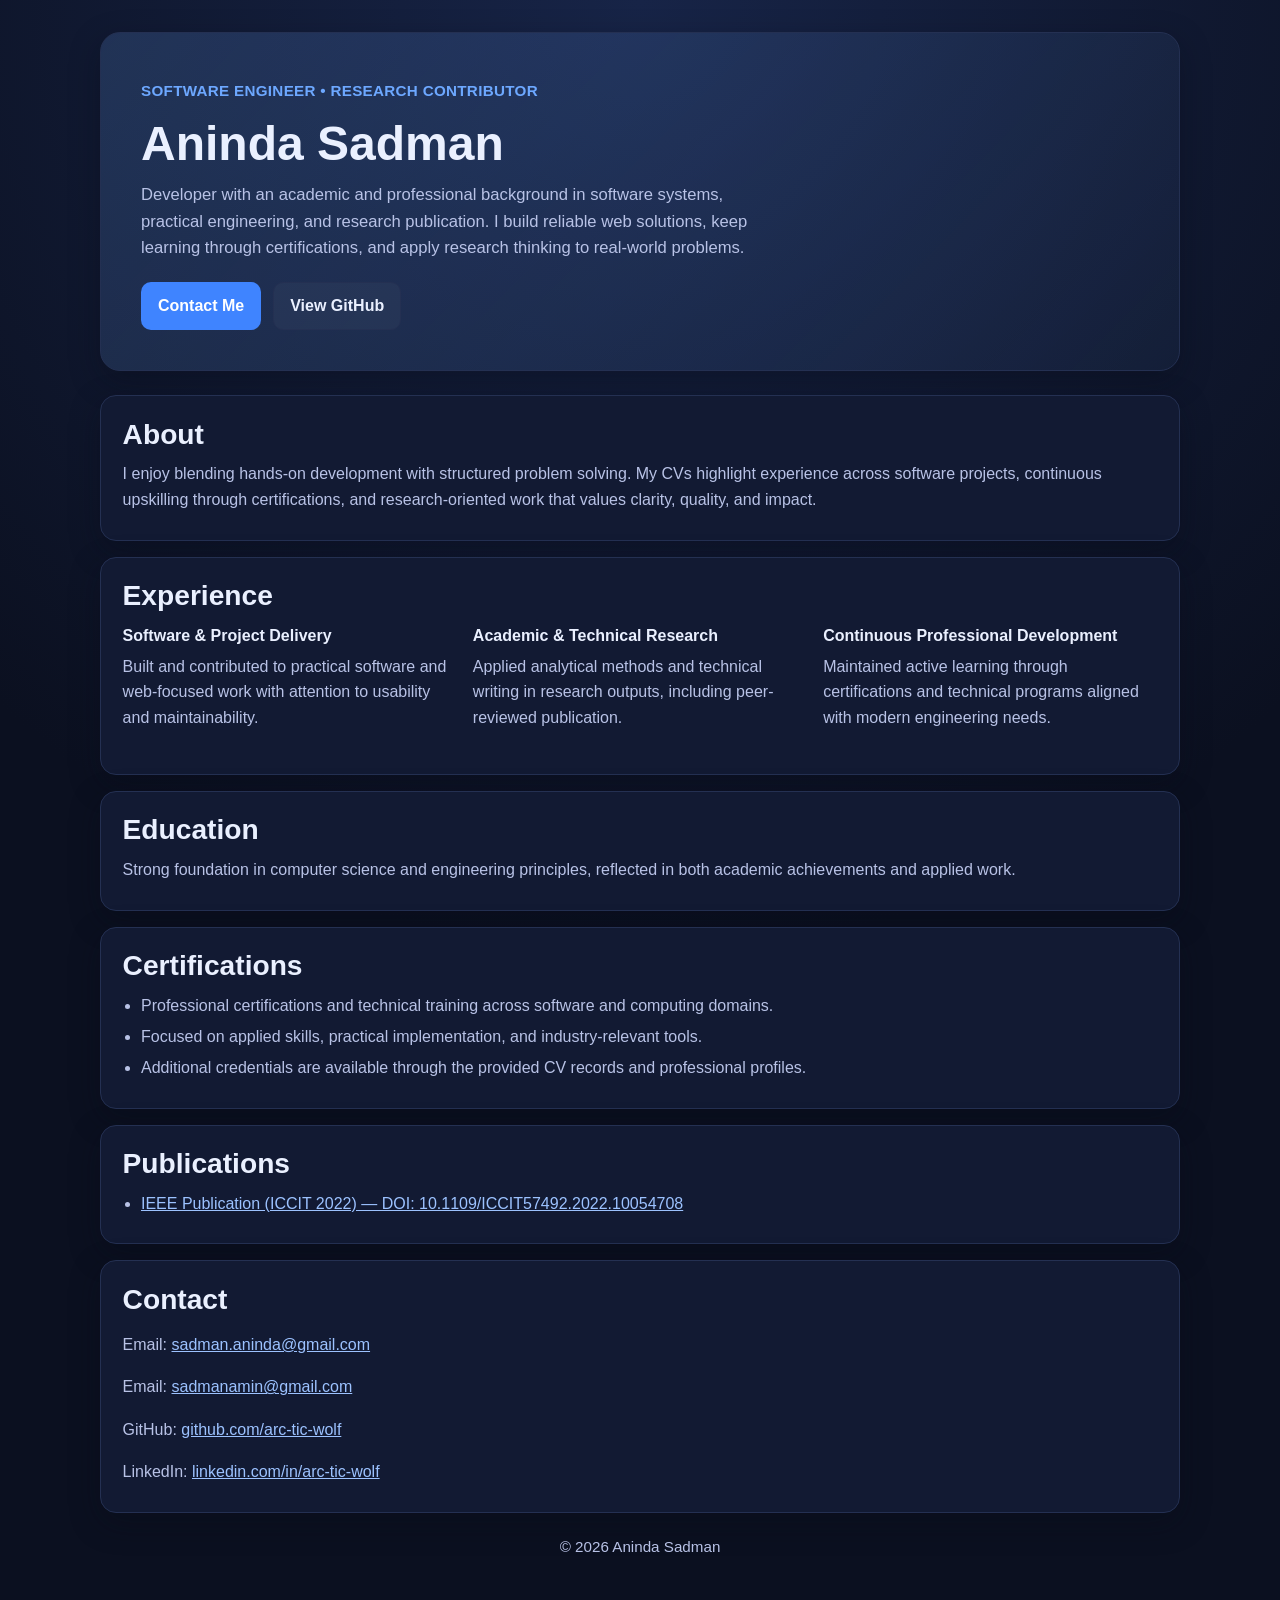
==== index.html @ 9cba3988 "Rewrite homepage portfolio and remove custom domain Co-authored-by: arc-tic-wolf <42929631+arc-tic-w" ====
<!DOCTYPE html>
<html lang="en">
<head>
  <meta charset="UTF-8" />
  <meta name="viewport" content="width=device-width, initial-scale=1.0" />
  <title>Aninda Sadman | Portfolio</title>
  <style>
    :root {
      --bg: #0b1020;
      --panel: #121a33;
      --text: #eaf0ff;
      --muted: #b8c2e6;
      --accent: #6da8ff;
      --accent-strong: #3f84ff;
      --border: #243052;
      --shadow: 0 10px 30px rgba(8, 12, 24, 0.35);
    }

    * {
      box-sizing: border-box;
    }

    body {
      margin: 0;
      font-family: Inter, "Segoe UI", Roboto, Helvetica, Arial, sans-serif;
      background: radial-gradient(circle at top, #172447 0%, var(--bg) 55%);
      color: var(--text);
      line-height: 1.6;
    }

    .container {
      width: min(1080px, 92vw);
      margin: 0 auto;
      padding: 2rem 0 3rem;
    }

    .hero {
      background: linear-gradient(135deg, rgba(109, 168, 255, 0.18), rgba(109, 168, 255, 0.05));
      border: 1px solid var(--border);
      box-shadow: var(--shadow);
      border-radius: 20px;
      padding: 2.5rem;
      margin-bottom: 1.5rem;
    }

    h1,
    h2,
    h3 {
      line-height: 1.2;
      margin: 0 0 0.6rem;
    }

    h1 {
      font-size: clamp(2rem, 4vw, 3rem);
    }

    h2 {
      font-size: clamp(1.35rem, 2.2vw, 1.85rem);
      margin-top: 0;
    }

    .lead {
      color: var(--muted);
      font-size: 1.04rem;
      max-width: 70ch;
      margin-bottom: 1.25rem;
    }

    .role {
      color: var(--accent);
      font-weight: 600;
      margin-bottom: 0.75rem;
      letter-spacing: 0.02em;
      text-transform: uppercase;
      font-size: 0.95rem;
    }

    .actions {
      display: flex;
      gap: 0.75rem;
      flex-wrap: wrap;
    }

    .btn {
      display: inline-block;
      padding: 0.65rem 1rem;
      border-radius: 10px;
      text-decoration: none;
      font-weight: 600;
      border: 1px solid transparent;
    }

    .btn-primary {
      background: var(--accent-strong);
      color: #fff;
    }

    .btn-secondary {
      border-color: var(--border);
      color: var(--text);
      background: rgba(255, 255, 255, 0.03);
    }

    .grid {
      display: grid;
      gap: 1rem;
      grid-template-columns: repeat(auto-fit, minmax(240px, 1fr));
      margin-bottom: 1rem;
    }

    section {
      background: var(--panel);
      border: 1px solid var(--border);
      border-radius: 16px;
      padding: 1.35rem;
      box-shadow: var(--shadow);
      margin-top: 1rem;
    }

    ul {
      margin: 0;
      padding-left: 1.15rem;
    }

    p,
    li {
      color: var(--muted);
      margin: 0.35rem 0;
    }

    .meta {
      margin: 0;
      font-weight: 600;
      color: var(--text);
    }

    .contact-list {
      list-style: none;
      padding: 0;
      margin: 0;
      display: grid;
      gap: 0.35rem;
    }

    a {
      color: #9cc2ff;
    }

    footer {
      color: var(--muted);
      font-size: 0.95rem;
      text-align: center;
      margin-top: 1.4rem;
    }

    @media (max-width: 640px) {
      .hero {
        padding: 1.6rem;
      }

      section {
        padding: 1.1rem;
      }
    }
  </style>
</head>
<body>
  <main class="container">
    <header class="hero">
      <p class="role">Software Engineer • Research Contributor</p>
      <h1>Aninda Sadman</h1>
      <p class="lead">
        Developer with an academic and professional background in software systems,
        practical engineering, and research publication. I build reliable web solutions,
        keep learning through certifications, and apply research thinking to real-world problems.
      </p>
      <div class="actions">
        <a class="btn btn-primary" href="mailto:sadman.aninda@gmail.com">Contact Me</a>
        <a class="btn btn-secondary" href="https://github.com/arc-tic-wolf" target="_blank" rel="noopener noreferrer">View GitHub</a>
      </div>
    </header>

    <section id="about">
      <h2>About</h2>
      <p>
        I enjoy blending hands-on development with structured problem solving. My CVs highlight
        experience across software projects, continuous upskilling through certifications, and
        research-oriented work that values clarity, quality, and impact.
      </p>
    </section>

    <section id="experience">
      <h2>Experience</h2>
      <div class="grid">
        <article>
          <p class="meta">Software & Project Delivery</p>
          <p>Built and contributed to practical software and web-focused work with attention to usability and maintainability.</p>
        </article>
        <article>
          <p class="meta">Academic & Technical Research</p>
          <p>Applied analytical methods and technical writing in research outputs, including peer-reviewed publication.</p>
        </article>
        <article>
          <p class="meta">Continuous Professional Development</p>
          <p>Maintained active learning through certifications and technical programs aligned with modern engineering needs.</p>
        </article>
      </div>
    </section>

    <section id="education">
      <h2>Education</h2>
      <p>
        Strong foundation in computer science and engineering principles, reflected in both academic achievements and applied work.
      </p>
    </section>

    <section id="certifications">
      <h2>Certifications</h2>
      <ul>
        <li>Professional certifications and technical training across software and computing domains.</li>
        <li>Focused on applied skills, practical implementation, and industry-relevant tools.</li>
        <li>Additional credentials are available through the provided CV records and professional profiles.</li>
      </ul>
    </section>

    <section id="publications">
      <h2>Publications</h2>
      <ul>
        <li>
          <a href="https://doi.org/10.1109/ICCIT57492.2022.10054708" target="_blank" rel="noopener noreferrer">
            IEEE Publication (ICCIT 2022) — DOI: 10.1109/ICCIT57492.2022.10054708
          </a>
        </li>
      </ul>
    </section>

    <section id="contact">
      <h2>Contact</h2>
      <ul class="contact-list">
        <li>Email: <a href="mailto:sadman.aninda@gmail.com">sadman.aninda@gmail.com</a></li>
        <li>Email: <a href="mailto:sadmanamin@gmail.com">sadmanamin@gmail.com</a></li>
        <li>GitHub: <a href="https://github.com/arc-tic-wolf" target="_blank" rel="noopener noreferrer">github.com/arc-tic-wolf</a></li>
        <li>LinkedIn: <a href="https://www.linkedin.com/in/arc-tic-wolf" target="_blank" rel="noopener noreferrer">linkedin.com/in/arc-tic-wolf</a></li>
      </ul>
    </section>

    <footer>
      © <span id="year"></span> Aninda Sadman
    </footer>
  </main>

  <script>
    document.getElementById("year").textContent = new Date().getFullYear();
  </script>
</body>
</html>
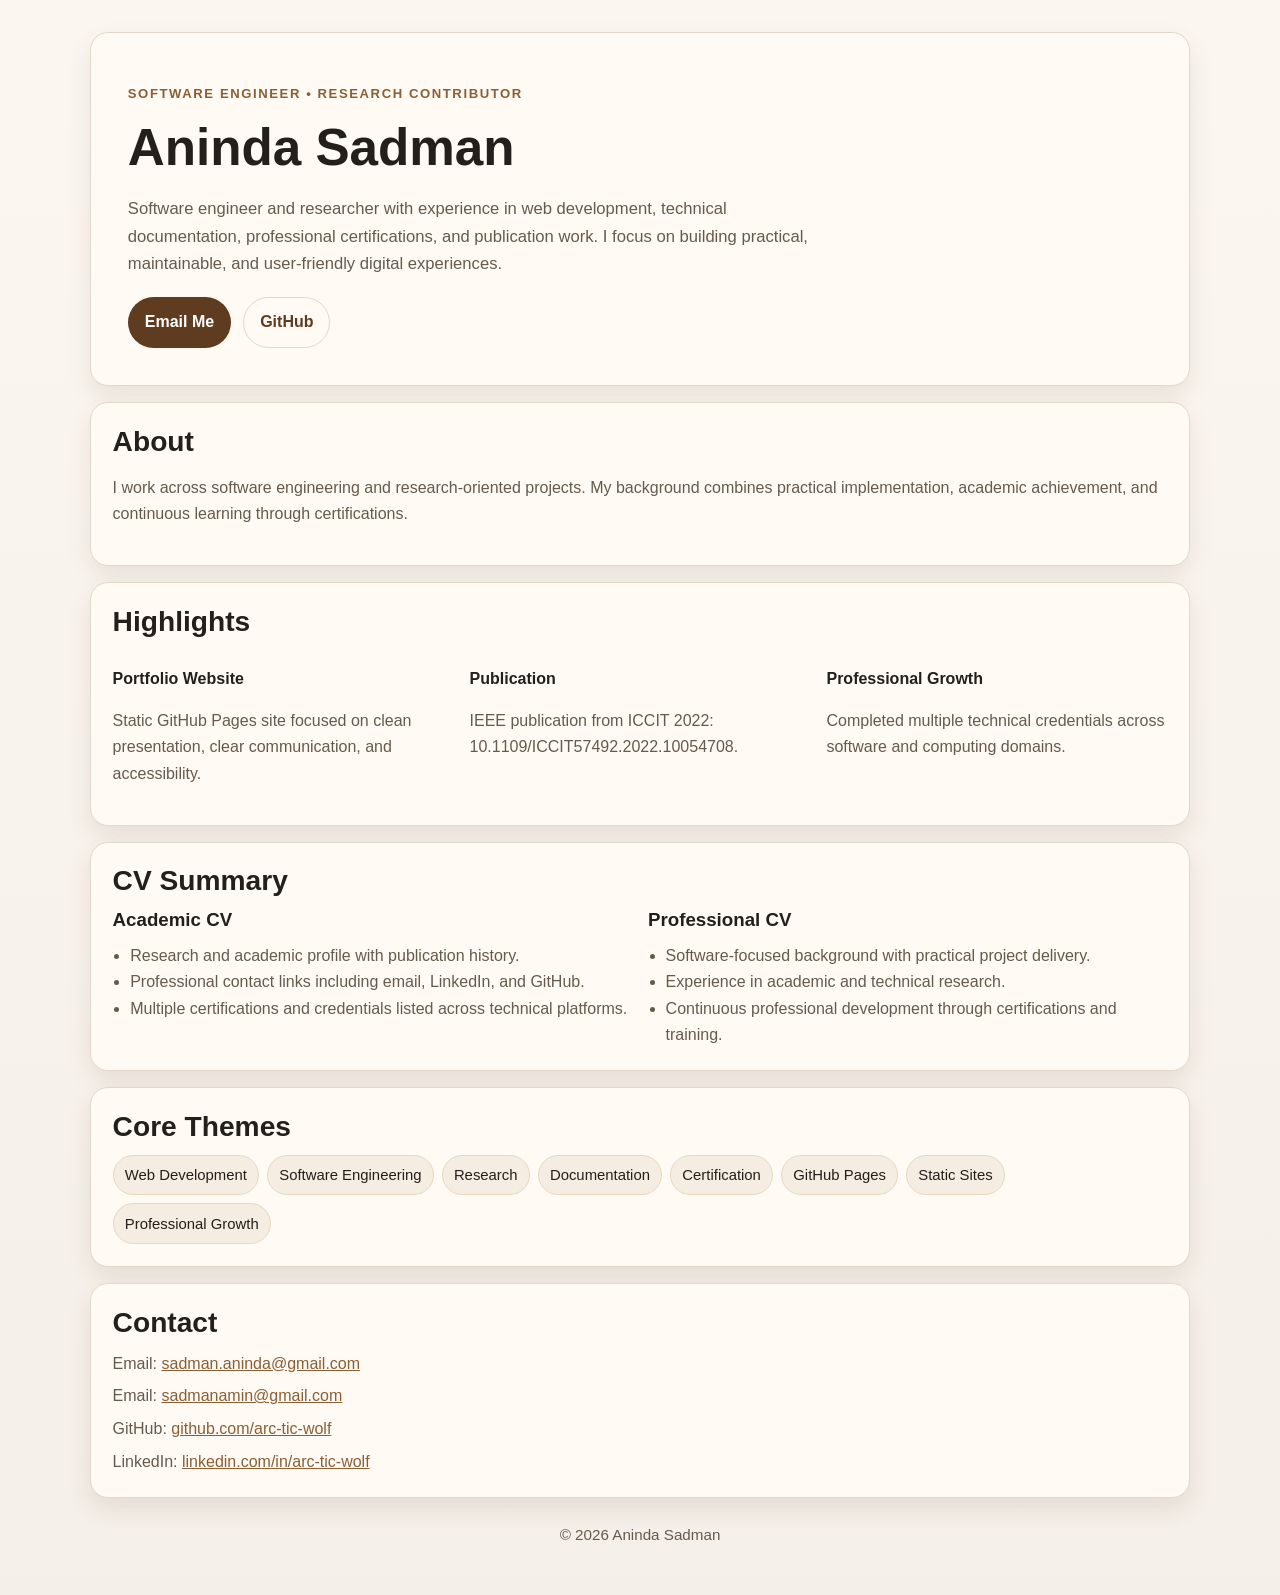
==== commit a7f72a47: "refresh changes from recent activity to make the page live" ====
--- a/index.html
+++ b/index.html
@@ -6,161 +6,99 @@
   <title>Aninda Sadman | Portfolio</title>
   <style>
     :root {
-      --bg: #0b1020;
-      --panel: #121a33;
-      --text: #eaf0ff;
-      --muted: #b8c2e6;
-      --accent: #6da8ff;
-      --accent-strong: #3f84ff;
-      --border: #243052;
-      --shadow: 0 10px 30px rgba(8, 12, 24, 0.35);
-    }
-
-    * {
-      box-sizing: border-box;
-    }
+      --bg: #f4efe8;
+      --panel: #fffaf3;
+      --text: #241f1a;
+      --muted: #665a4d;
+      --accent: #8b5e34;
+      --accent-strong: #5f3b20;
+      --border: #e4d7c8;
+      --shadow: 0 10px 25px rgba(74, 52, 33, 0.10);
+    }
+
+    * { box-sizing: border-box; }
 
     body {
       margin: 0;
       font-family: Inter, "Segoe UI", Roboto, Helvetica, Arial, sans-serif;
-      background: radial-gradient(circle at top, #172447 0%, var(--bg) 55%);
+      background: linear-gradient(180deg, #fbf7f0 0%, var(--bg) 100%);
       color: var(--text);
-      line-height: 1.6;
+      line-height: 1.65;
     }
 
     .container {
-      width: min(1080px, 92vw);
+      width: min(1100px, 92vw);
       margin: 0 auto;
       padding: 2rem 0 3rem;
     }
 
-    .hero {
-      background: linear-gradient(135deg, rgba(109, 168, 255, 0.18), rgba(109, 168, 255, 0.05));
+    .hero, section {
+      background: var(--panel);
       border: 1px solid var(--border);
+      border-radius: 18px;
       box-shadow: var(--shadow);
-      border-radius: 20px;
-      padding: 2.5rem;
-      margin-bottom: 1.5rem;
-    }
-
-    h1,
-    h2,
-    h3 {
-      line-height: 1.2;
-      margin: 0 0 0.6rem;
-    }
-
-    h1 {
-      font-size: clamp(2rem, 4vw, 3rem);
-    }
-
-    h2 {
-      font-size: clamp(1.35rem, 2.2vw, 1.85rem);
-      margin-top: 0;
+    }
+
+    .hero { padding: 2.3rem; margin-bottom: 1rem; }
+    section { padding: 1.35rem; margin-top: 1rem; }
+
+    h1, h2, h3 { line-height: 1.2; margin: 0 0 0.7rem; }
+    h1 { font-size: clamp(2.2rem, 4vw, 3.4rem); }
+    h2 { font-size: clamp(1.35rem, 2.2vw, 1.8rem); }
+
+    .role {
+      text-transform: uppercase;
+      letter-spacing: 0.12em;
+      font-size: 0.82rem;
+      font-weight: 700;
+      color: var(--accent);
+      margin-bottom: 0.8rem;
     }
 
     .lead {
       color: var(--muted);
+      max-width: 75ch;
+      margin-bottom: 1.2rem;
       font-size: 1.04rem;
-      max-width: 70ch;
-      margin-bottom: 1.25rem;
-    }
-
-    .role {
-      color: var(--accent);
-      font-weight: 600;
-      margin-bottom: 0.75rem;
-      letter-spacing: 0.02em;
-      text-transform: uppercase;
-      font-size: 0.95rem;
-    }
-
-    .actions {
-      display: flex;
-      gap: 0.75rem;
-      flex-wrap: wrap;
-    }
-
+    }
+
+    .actions { display: flex; gap: 0.75rem; flex-wrap: wrap; }
     .btn {
       display: inline-block;
-      padding: 0.65rem 1rem;
-      border-radius: 10px;
+      padding: 0.72rem 1rem;
+      border-radius: 999px;
       text-decoration: none;
-      font-weight: 600;
+      font-weight: 700;
       border: 1px solid transparent;
     }
-
-    .btn-primary {
-      background: var(--accent-strong);
-      color: #fff;
-    }
-
-    .btn-secondary {
-      border-color: var(--border);
+    .btn-primary { background: var(--accent-strong); color: #fff; }
+    .btn-secondary { background: transparent; color: var(--accent-strong); border-color: var(--border); }
+
+    .grid { display: grid; gap: 1rem; grid-template-columns: repeat(auto-fit, minmax(240px, 1fr)); }
+
+    p, li { color: var(--muted); }
+    ul { margin: 0; padding-left: 1.1rem; }
+    .meta { color: var(--text); font-weight: 700; margin-bottom: 0.25rem; }
+    .contact-list { list-style: none; padding: 0; margin: 0; display: grid; gap: 0.4rem; }
+    a { color: var(--accent); }
+
+    .two-col { display: grid; gap: 1rem; grid-template-columns: repeat(auto-fit, minmax(300px, 1fr)); }
+
+    .tag-list { display: flex; flex-wrap: wrap; gap: 0.5rem; padding: 0; list-style: none; }
+    .tag-list li {
       color: var(--text);
-      background: rgba(255, 255, 255, 0.03);
-    }
-
-    .grid {
-      display: grid;
-      gap: 1rem;
-      grid-template-columns: repeat(auto-fit, minmax(240px, 1fr));
-      margin-bottom: 1rem;
-    }
-
-    section {
-      background: var(--panel);
-      border: 1px solid var(--border);
-      border-radius: 16px;
-      padding: 1.35rem;
-      box-shadow: var(--shadow);
-      margin-top: 1rem;
-    }
-
-    ul {
-      margin: 0;
-      padding-left: 1.15rem;
-    }
-
-    p,
-    li {
-      color: var(--muted);
-      margin: 0.35rem 0;
-    }
-
-    .meta {
-      margin: 0;
-      font-weight: 600;
-      color: var(--text);
-    }
-
-    .contact-list {
-      list-style: none;
-      padding: 0;
-      margin: 0;
-      display: grid;
-      gap: 0.35rem;
-    }
-
-    a {
-      color: #9cc2ff;
-    }
-
-    footer {
-      color: var(--muted);
-      font-size: 0.95rem;
-      text-align: center;
-      margin-top: 1.4rem;
-    }
+      background: #f5ece2;
+      border: 1px solid #ead7c2;
+      padding: 0.45rem 0.7rem;
+      border-radius: 999px;
+      font-size: 0.93rem;
+    }
+
+    footer { text-align: center; color: var(--muted); margin-top: 1.5rem; font-size: 0.95rem; }
 
     @media (max-width: 640px) {
-      .hero {
-        padding: 1.6rem;
-      }
-
-      section {
-        padding: 1.1rem;
-      }
+      .hero { padding: 1.5rem; }
+      section { padding: 1.1rem; }
     }
   </style>
 </head>
@@ -170,67 +108,75 @@
       <p class="role">Software Engineer • Research Contributor</p>
       <h1>Aninda Sadman</h1>
       <p class="lead">
-        Developer with an academic and professional background in software systems,
-        practical engineering, and research publication. I build reliable web solutions,
-        keep learning through certifications, and apply research thinking to real-world problems.
+        Software engineer and researcher with experience in web development, technical documentation,
+        professional certifications, and publication work. I focus on building practical, maintainable,
+        and user-friendly digital experiences.
       </p>
       <div class="actions">
-        <a class="btn btn-primary" href="mailto:sadman.aninda@gmail.com">Contact Me</a>
-        <a class="btn btn-secondary" href="https://github.com/arc-tic-wolf" target="_blank" rel="noopener noreferrer">View GitHub</a>
+        <a class="btn btn-primary" href="mailto:sadman.aninda@gmail.com">Email Me</a>
+        <a class="btn btn-secondary" href="https://github.com/arc-tic-wolf" target="_blank" rel="noopener noreferrer">GitHub</a>
       </div>
     </header>
 
     <section id="about">
       <h2>About</h2>
       <p>
-        I enjoy blending hands-on development with structured problem solving. My CVs highlight
-        experience across software projects, continuous upskilling through certifications, and
-        research-oriented work that values clarity, quality, and impact.
+        I work across software engineering and research-oriented projects. My background combines
+        practical implementation, academic achievement, and continuous learning through certifications.
       </p>
     </section>
 
-    <section id="experience">
-      <h2>Experience</h2>
+    <section id="highlights">
+      <h2>Highlights</h2>
       <div class="grid">
         <article>
-          <p class="meta">Software & Project Delivery</p>
-          <p>Built and contributed to practical software and web-focused work with attention to usability and maintainability.</p>
-        </article>
-        <article>
-          <p class="meta">Academic & Technical Research</p>
-          <p>Applied analytical methods and technical writing in research outputs, including peer-reviewed publication.</p>
-        </article>
-        <article>
-          <p class="meta">Continuous Professional Development</p>
-          <p>Maintained active learning through certifications and technical programs aligned with modern engineering needs.</p>
+          <p class="meta">Portfolio Website</p>
+          <p>Static GitHub Pages site focused on clean presentation, clear communication, and accessibility.</p>
+        </article>
+        <article>
+          <p class="meta">Publication</p>
+          <p>IEEE publication from ICCIT 2022: 10.1109/ICCIT57492.2022.10054708.</p>
+        </article>
+        <article>
+          <p class="meta">Professional Growth</p>
+          <p>Completed multiple technical credentials across software and computing domains.</p>
         </article>
       </div>
     </section>
 
-    <section id="education">
-      <h2>Education</h2>
-      <p>
-        Strong foundation in computer science and engineering principles, reflected in both academic achievements and applied work.
-      </p>
-    </section>
-
-    <section id="certifications">
-      <h2>Certifications</h2>
-      <ul>
-        <li>Professional certifications and technical training across software and computing domains.</li>
-        <li>Focused on applied skills, practical implementation, and industry-relevant tools.</li>
-        <li>Additional credentials are available through the provided CV records and professional profiles.</li>
-      </ul>
-    </section>
-
-    <section id="publications">
-      <h2>Publications</h2>
-      <ul>
-        <li>
-          <a href="https://doi.org/10.1109/ICCIT57492.2022.10054708" target="_blank" rel="noopener noreferrer">
-            IEEE Publication (ICCIT 2022) — DOI: 10.1109/ICCIT57492.2022.10054708
-          </a>
-        </li>
+    <section id="cv-summary">
+      <h2>CV Summary</h2>
+      <div class="two-col">
+        <article>
+          <h3>Academic CV</h3>
+          <ul>
+            <li>Research and academic profile with publication history.</li>
+            <li>Professional contact links including email, LinkedIn, and GitHub.</li>
+            <li>Multiple certifications and credentials listed across technical platforms.</li>
+          </ul>
+        </article>
+        <article>
+          <h3>Professional CV</h3>
+          <ul>
+            <li>Software-focused background with practical project delivery.</li>
+            <li>Experience in academic and technical research.</li>
+            <li>Continuous professional development through certifications and training.</li>
+          </ul>
+        </article>
+      </div>
+    </section>
+
+    <section id="skills">
+      <h2>Core Themes</h2>
+      <ul class="tag-list">
+        <li>Web Development</li>
+        <li>Software Engineering</li>
+        <li>Research</li>
+        <li>Documentation</li>
+        <li>Certification</li>
+        <li>GitHub Pages</li>
+        <li>Static Sites</li>
+        <li>Professional Growth</li>
       </ul>
     </section>
 
@@ -244,13 +190,11 @@
       </ul>
     </section>
 
-    <footer>
-      © <span id="year"></span> Aninda Sadman
-    </footer>
+    <footer>© <span id="year"></span> Aninda Sadman</footer>
   </main>
 
   <script>
-    document.getElementById("year").textContent = new Date().getFullYear();
+    document.getElementById('year').textContent = new Date().getFullYear();
   </script>
 </body>
 </html>
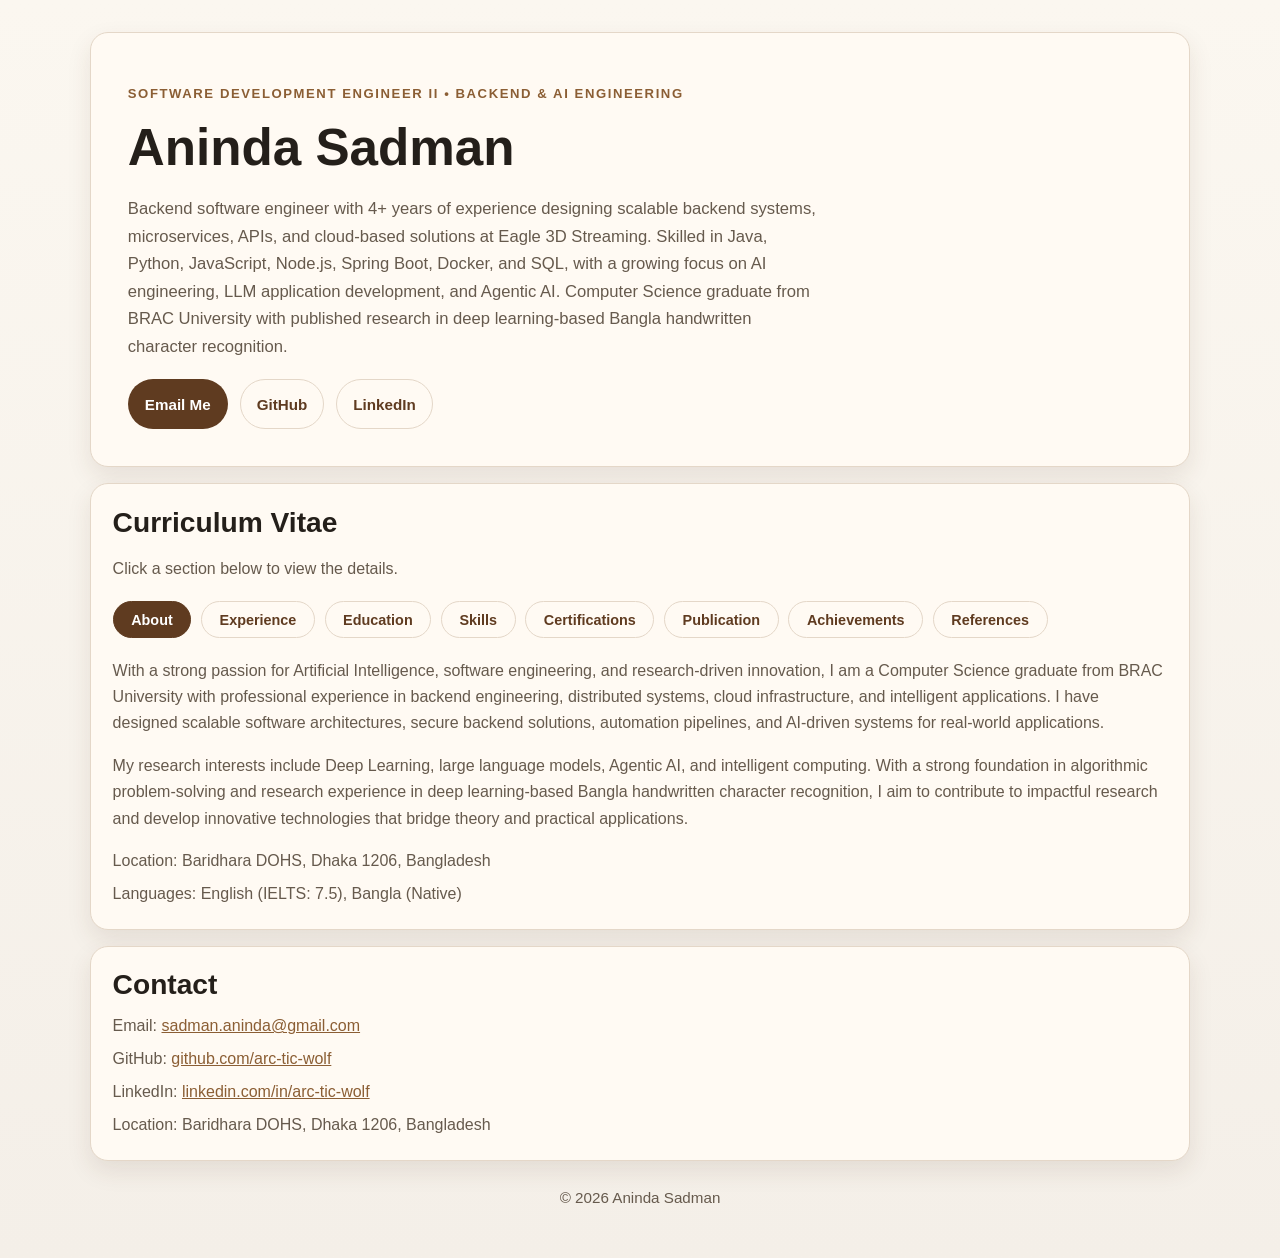
==== commit 69100ad7: "added missing data from textextraction" ====
--- a/index.html
+++ b/index.html
@@ -42,9 +42,11 @@
     .hero { padding: 2.3rem; margin-bottom: 1rem; }
     section { padding: 1.35rem; margin-top: 1rem; }
 
-    h1, h2, h3 { line-height: 1.2; margin: 0 0 0.7rem; }
+    h1, h2, h3, h4 { line-height: 1.2; margin: 0 0 0.7rem; }
     h1 { font-size: clamp(2.2rem, 4vw, 3.4rem); }
     h2 { font-size: clamp(1.35rem, 2.2vw, 1.8rem); }
+    h3 { font-size: 1.1rem; margin-bottom: 0.15rem; }
+    h4 { font-size: 0.95rem; margin-bottom: 0.3rem; color: var(--muted); font-weight: 600; }
 
     .role {
       text-transform: uppercase;
@@ -70,6 +72,9 @@
       text-decoration: none;
       font-weight: 700;
       border: 1px solid transparent;
+      cursor: pointer;
+      font-family: inherit;
+      font-size: 0.95rem;
     }
     .btn-primary { background: var(--accent-strong); color: #fff; }
     .btn-secondary { background: transparent; color: var(--accent-strong); border-color: var(--border); }
@@ -94,6 +99,70 @@
       font-size: 0.93rem;
     }
 
+    /* Tab navigation */
+    .tab-nav {
+      display: flex;
+      flex-wrap: wrap;
+      gap: 0.6rem;
+      margin: 1.2rem 0;
+    }
+    .tab-btn {
+      background: var(--panel);
+      border: 1px solid var(--border);
+      color: var(--accent-strong);
+      padding: 0.6rem 1.1rem;
+      border-radius: 999px;
+      font-weight: 700;
+      font-size: 0.9rem;
+      cursor: pointer;
+      font-family: inherit;
+      transition: background 0.15s ease, color 0.15s ease, transform 0.1s ease;
+    }
+    .tab-btn:hover { transform: translateY(-1px); }
+    .tab-btn[aria-selected="true"] {
+      background: var(--accent-strong);
+      color: #fff;
+      border-color: var(--accent-strong);
+    }
+
+    .tab-panel { display: none; }
+    .tab-panel.active { display: block; }
+
+    .entry { margin-bottom: 1.3rem; }
+    .entry:last-child { margin-bottom: 0; }
+    .entry-header { display: flex; justify-content: space-between; align-items: baseline; flex-wrap: wrap; gap: 0.3rem; }
+    .entry-date {
+      font-size: 0.82rem;
+      font-weight: 700;
+      color: var(--accent);
+      text-transform: uppercase;
+      letter-spacing: 0.04em;
+      white-space: nowrap;
+    }
+    .entry-sub { color: var(--muted); font-size: 0.93rem; margin-bottom: 0.4rem; }
+
+    .skill-group { margin-bottom: 1rem; }
+    .skill-group:last-child { margin-bottom: 0; }
+
+    .cert-list, .achievement-list { list-style: none; padding: 0; margin: 0; display: grid; gap: 0.5rem; }
+    .cert-list li, .achievement-list li {
+      padding: 0.55rem 0.8rem;
+      background: #f5ece2;
+      border: 1px solid #ead7c2;
+      border-radius: 10px;
+      font-size: 0.93rem;
+      color: var(--text);
+    }
+
+    .ref-card {
+      padding: 0.9rem;
+      background: #f5ece2;
+      border: 1px solid #ead7c2;
+      border-radius: 12px;
+    }
+    .ref-card p { margin: 0; }
+    .ref-card .ref-title { color: var(--muted); font-size: 0.9rem; }
+
     footer { text-align: center; color: var(--muted); margin-top: 1.5rem; font-size: 0.95rem; }
 
     @media (max-width: 640px) {
@@ -105,88 +174,259 @@
 <body>
   <main class="container">
     <header class="hero">
-      <p class="role">Software Engineer • Research Contributor</p>
+      <p class="role">Software Development Engineer II • Backend &amp; AI Engineering</p>
       <h1>Aninda Sadman</h1>
       <p class="lead">
-        Software engineer and researcher with experience in web development, technical documentation,
-        professional certifications, and publication work. I focus on building practical, maintainable,
-        and user-friendly digital experiences.
+        Backend software engineer with 4+ years of experience designing scalable backend systems,
+        microservices, APIs, and cloud-based solutions at Eagle 3D Streaming. Skilled in Java, Python,
+        JavaScript, Node.js, Spring Boot, Docker, and SQL, with a growing focus on AI engineering,
+        LLM application development, and Agentic AI. Computer Science graduate from BRAC University
+        with published research in deep learning-based Bangla handwritten character recognition.
       </p>
       <div class="actions">
         <a class="btn btn-primary" href="mailto:sadman.aninda@gmail.com">Email Me</a>
         <a class="btn btn-secondary" href="https://github.com/arc-tic-wolf" target="_blank" rel="noopener noreferrer">GitHub</a>
+        <a class="btn btn-secondary" href="https://www.linkedin.com/in/arc-tic-wolf" target="_blank" rel="noopener noreferrer">LinkedIn</a>
       </div>
     </header>
 
-    <section id="about">
-      <h2>About</h2>
-      <p>
-        I work across software engineering and research-oriented projects. My background combines
-        practical implementation, academic achievement, and continuous learning through certifications.
-      </p>
-    </section>
-
-    <section id="highlights">
-      <h2>Highlights</h2>
-      <div class="grid">
-        <article>
-          <p class="meta">Portfolio Website</p>
-          <p>Static GitHub Pages site focused on clean presentation, clear communication, and accessibility.</p>
-        </article>
-        <article>
-          <p class="meta">Publication</p>
-          <p>IEEE publication from ICCIT 2022: 10.1109/ICCIT57492.2022.10054708.</p>
-        </article>
-        <article>
-          <p class="meta">Professional Growth</p>
-          <p>Completed multiple technical credentials across software and computing domains.</p>
-        </article>
-      </div>
-    </section>
-
-    <section id="cv-summary">
-      <h2>CV Summary</h2>
-      <div class="two-col">
-        <article>
-          <h3>Academic CV</h3>
+    <section id="cv" aria-label="Curriculum Vitae">
+      <h2>Curriculum Vitae</h2>
+      <p>Click a section below to view the details.</p>
+
+      <div class="tab-nav" role="tablist" aria-label="CV sections">
+        <button class="tab-btn" role="tab" data-tab="about" aria-selected="true">About</button>
+        <button class="tab-btn" role="tab" data-tab="experience" aria-selected="false">Experience</button>
+        <button class="tab-btn" role="tab" data-tab="education" aria-selected="false">Education</button>
+        <button class="tab-btn" role="tab" data-tab="skills" aria-selected="false">Skills</button>
+        <button class="tab-btn" role="tab" data-tab="certifications" aria-selected="false">Certifications</button>
+        <button class="tab-btn" role="tab" data-tab="publication" aria-selected="false">Publication</button>
+        <button class="tab-btn" role="tab" data-tab="achievements" aria-selected="false">Achievements</button>
+        <button class="tab-btn" role="tab" data-tab="references" aria-selected="false">References</button>
+      </div>
+
+      <!-- About -->
+      <div class="tab-panel active" id="panel-about" role="tabpanel">
+        <p>
+          With a strong passion for Artificial Intelligence, software engineering, and research-driven
+          innovation, I am a Computer Science graduate from BRAC University with professional experience
+          in backend engineering, distributed systems, cloud infrastructure, and intelligent applications.
+          I have designed scalable software architectures, secure backend solutions, automation pipelines,
+          and AI-driven systems for real-world applications.
+        </p>
+        <p>
+          My research interests include Deep Learning, large language models, Agentic AI, and intelligent
+          computing. With a strong foundation in algorithmic problem-solving and research experience in
+          deep learning-based Bangla handwritten character recognition, I aim to contribute to impactful
+          research and develop innovative technologies that bridge theory and practical applications.
+        </p>
+        <ul class="contact-list">
+          <li>Location: Baridhara DOHS, Dhaka 1206, Bangladesh</li>
+          <li>Languages: English (IELTS: 7.5), Bangla (Native)</li>
+        </ul>
+      </div>
+
+      <!-- Experience -->
+      <div class="tab-panel" id="panel-experience" role="tabpanel">
+        <div class="entry">
+          <div class="entry-header">
+            <h3>Software Development Engineer II</h3>
+            <span class="entry-date">Jan 2024 &ndash; Present</span>
+          </div>
+          <p class="entry-sub">Eagle 3D Streaming &middot; Remote, Texas, USA</p>
           <ul>
-            <li>Research and academic profile with publication history.</li>
-            <li>Professional contact links including email, LinkedIn, and GitHub.</li>
-            <li>Multiple certifications and credentials listed across technical platforms.</li>
-          </ul>
-        </article>
-        <article>
-          <h3>Professional CV</h3>
+            <li>Maintain and optimise Dockerized backend applications deployed across virtual machine environments while ensuring system reliability and performance.</li>
+            <li>Design and automate CI/CD pipelines integrated with Git workflows and SSH-based deployment processes.</li>
+            <li>Develop monitoring, debugging, and automated alerting systems using Telegram Bot, PM2, Netdata, and Node.js applications for real-time infrastructure tracking.</li>
+            <li>Build scalable backend services including API scheduling, resource allocation, database optimisation, and secure synchronisation mechanisms.</li>
+            <li>Develop and configure distributed AI infrastructure, including mesh LLM systems that combine multi-GPU resources across multiple machines.</li>
+            <li>Deploy and manage data centre machine controllers using MeshCentral and Raspberry Pi for centralised infrastructure administration.</li>
+            <li>Implement and maintain open-source services such as Mailcow and Zammad across distributed machines to optimise infrastructure cost and resource utilisation.</li>
+            <li>Develop local database synchronisation systems using replication layers and key-based security mechanisms for secure and efficient query operations.</li>
+          </ul>
+        </div>
+
+        <div class="entry">
+          <div class="entry-header">
+            <h3>Software Development Engineer I</h3>
+            <span class="entry-date">Feb 2022 &ndash; Dec 2023</span>
+          </div>
+          <p class="entry-sub">Eagle 3D Streaming &middot; Remote, Texas, USA</p>
           <ul>
-            <li>Software-focused background with practical project delivery.</li>
-            <li>Experience in academic and technical research.</li>
-            <li>Continuous professional development through certifications and training.</li>
-          </ul>
-        </article>
-      </div>
-    </section>
-
-    <section id="skills">
-      <h2>Core Themes</h2>
-      <ul class="tag-list">
-        <li>Web Development</li>
-        <li>Software Engineering</li>
-        <li>Research</li>
-        <li>Documentation</li>
-        <li>Certification</li>
-        <li>GitHub Pages</li>
-        <li>Static Sites</li>
-        <li>Professional Growth</li>
-      </ul>
+            <li>Developed scalable backend services using microservice architecture with secure authentication and authorisation systems.</li>
+            <li>Built dynamic API servers supporting efficient data processing with database abstraction layers.</li>
+            <li>Implemented security solutions including OTP verification, encryption, and secure service-to-service communication.</li>
+            <li>Developed application features including notification systems, team management, and server-side rendered interfaces.</li>
+            <li>Created database migration workflows and scheduling systems for reliable data management and monitoring.</li>
+          </ul>
+        </div>
+
+        <div class="entry">
+          <div class="entry-header">
+            <h3>Junior Software Engineer</h3>
+            <span class="entry-date">Jun 2022 &ndash; Sep 2023</span>
+          </div>
+          <p class="entry-sub">Tirzok Private Limited &middot; Dhaka, Bangladesh</p>
+        </div>
+
+        <div class="entry">
+          <div class="entry-header">
+            <h3>Backend Engineering Intern</h3>
+            <span class="entry-date">Sep 2021 &ndash; Jan 2022</span>
+          </div>
+          <p class="entry-sub">Eagle 3D Streaming &middot; Remote, Texas, USA</p>
+        </div>
+
+        <div class="entry">
+          <div class="entry-header">
+            <h3>Research Assistant</h3>
+            <span class="entry-date">Jul 2021</span>
+          </div>
+          <p class="entry-sub">BU Biotech Grid</p>
+          <ul>
+            <li>Participated in research activities involving computational approaches.</li>
+            <li>Contributed to research documentation and technical analysis.</li>
+            <li>Received a recommendation letter for research contribution.</li>
+          </ul>
+        </div>
+      </div>
+
+      <!-- Education -->
+      <div class="tab-panel" id="panel-education" role="tabpanel">
+        <div class="entry">
+          <div class="entry-header">
+            <h3>Bachelor of Science in Computer Science</h3>
+            <span class="entry-date">Jan 2018 &ndash; May 2022</span>
+          </div>
+          <p class="entry-sub">BRAC University, Dhaka &middot; CGPA: 3.60</p>
+        </div>
+        <div class="entry">
+          <div class="entry-header">
+            <h3>Higher Secondary Certificate (Science)</h3>
+            <span class="entry-date">Jan 2013 &ndash; May 2017</span>
+          </div>
+          <p class="entry-sub">Rajuk Uttara Model College, Uttara &middot; HSC GPA: 5.00, SSC GPA: 5.00</p>
+        </div>
+        <div class="entry">
+          <div class="entry-header">
+            <h3>Secondary Education</h3>
+            <span class="entry-date">Jan 2008 &ndash; Dec 2012</span>
+          </div>
+          <p class="entry-sub">Ideal School and College, Motijheel &middot; JSC GPA: 5.00, PSC GPA: 5.00</p>
+        </div>
+      </div>
+
+      <!-- Skills -->
+      <div class="tab-panel" id="panel-skills" role="tabpanel">
+        <div class="skill-group">
+          <h4>Programming Languages</h4>
+          <ul class="tag-list">
+            <li>Java</li><li>JavaScript</li><li>Python</li><li>Bash</li>
+          </ul>
+        </div>
+        <div class="skill-group">
+          <h4>Backend Development</h4>
+          <ul class="tag-list">
+            <li>Node.js</li><li>Spring Boot</li><li>REST APIs</li><li>Microservices Architecture</li>
+            <li>Authentication &amp; Authorisation</li><li>API Gateway Design</li>
+          </ul>
+        </div>
+        <div class="skill-group">
+          <h4>Databases &amp; Storage</h4>
+          <ul class="tag-list">
+            <li>SQL</li><li>Redis</li><li>Database Architecture</li><li>Query Optimisation</li><li>Data Migration</li>
+          </ul>
+        </div>
+        <div class="skill-group">
+          <h4>DevOps &amp; Infrastructure</h4>
+          <ul class="tag-list">
+            <li>Docker</li><li>Linux</li><li>Git</li><li>CI/CD Pipeline Development</li>
+            <li>Cloud Infrastructure</li><li>Automation Workflow</li>
+          </ul>
+        </div>
+        <div class="skill-group">
+          <h4>AI Engineering</h4>
+          <ul class="tag-list">
+            <li>LLM Application Development</li><li>Agentic AI</li><li>AI Coding Agents</li>
+            <li>Claude Code</li><li>Agent Skills</li><li>Model Context Protocol (MCP)</li>
+            <li>Deep Learning Fundamentals</li>
+          </ul>
+        </div>
+      </div>
+
+      <!-- Certifications -->
+      <div class="tab-panel" id="panel-certifications" role="tabpanel">
+        <ul class="cert-list">
+          <li>Google IT Automation with Python</li>
+          <li>TensorFlow Developer Professional Certificate</li>
+          <li>IBM Machine Learning with Python</li>
+          <li>IBM Data Analysis with Python</li>
+          <li>Deep Learning.AI: Neural Networks and Deep Learning, Improving Deep Neural Networks, Structuring Machine Learning Projects, Convolutional Neural Networks</li>
+          <li>SciBlitz AI Hackathon 2026</li>
+          <li>Claude 101</li>
+          <li>Claude with Anthropic API</li>
+          <li>Claude Code in Action</li>
+          <li>Introduction to Agent Skills</li>
+          <li>Introduction to Model Context Protocol (MCP)</li>
+        </ul>
+      </div>
+
+      <!-- Publication -->
+      <div class="tab-panel" id="panel-publication" role="tabpanel">
+        <div class="entry">
+          <h3>KDANet: Handwritten Character Recognition for Bangla Language using Deep Learning</h3>
+          <p>Research focused on handwritten Bangla character recognition using deep learning techniques.</p>
+          <p><a href="https://doi.org/10.1109/ICCIT57492.2022.10054708" target="_blank" rel="noopener noreferrer">doi.org/10.1109/ICCIT57492.2022.10054708</a></p>
+        </div>
+      </div>
+
+      <!-- Achievements -->
+      <div class="tab-panel" id="panel-achievements" role="tabpanel">
+        <ul class="achievement-list">
+          <li>2nd Position, BRAC University Programming Contest (BUCC), 2018</li>
+          <li>8th Position, Inter University Programming Contest (UITS), 2019</li>
+          <li>5th Position, Hour of Code &ndash; ROBU Tech Carnival, 2019</li>
+          <li>Honourable Mention, IUT ICT Fest IUPC 2019</li>
+          <li>Honourable Mention, BUP Techsurgence 2019</li>
+          <li>Participant, ACM ICPC Regional Contest 2018&ndash;2019</li>
+        </ul>
+      </div>
+
+      <!-- References -->
+      <div class="tab-panel" id="panel-references" role="tabpanel">
+        <div class="two-col">
+          <div class="ref-card">
+            <p class="meta">Tawsif Rahman</p>
+            <p class="ref-title">Software Development Engineer III &mdash; Rakuten</p>
+          </div>
+          <div class="ref-card">
+            <p class="meta">Sadman Amin</p>
+            <p class="ref-title">Graduate Teaching Assistant &mdash; University of Saskatchewan</p>
+          </div>
+          <div class="ref-card">
+            <p class="meta">Robin Mollah</p>
+            <p class="ref-title">Tech Lead &mdash; GoBubble</p>
+          </div>
+          <div class="ref-card">
+            <p class="meta">Ahsan Muzaheed</p>
+            <p class="ref-title">Chief Technology Officer &mdash; Eagle 3D Streaming</p>
+          </div>
+          <div class="ref-card">
+            <p class="meta">Md. Golam Hossain</p>
+            <p class="ref-title">Software Development Team Lead &mdash; Tirzok Private Limited</p>
+          </div>
+        </div>
+        <p style="margin-top: 0.9rem; font-size: 0.88rem;">Contact details available on request.</p>
+      </div>
     </section>
 
     <section id="contact">
       <h2>Contact</h2>
       <ul class="contact-list">
         <li>Email: <a href="mailto:sadman.aninda@gmail.com">sadman.aninda@gmail.com</a></li>
-        <li>Email: <a href="mailto:sadmanamin@gmail.com">sadmanamin@gmail.com</a></li>
         <li>GitHub: <a href="https://github.com/arc-tic-wolf" target="_blank" rel="noopener noreferrer">github.com/arc-tic-wolf</a></li>
         <li>LinkedIn: <a href="https://www.linkedin.com/in/arc-tic-wolf" target="_blank" rel="noopener noreferrer">linkedin.com/in/arc-tic-wolf</a></li>
+        <li>Location: Baridhara DOHS, Dhaka 1206, Bangladesh</li>
       </ul>
     </section>
 
@@ -195,6 +435,22 @@
 
   <script>
     document.getElementById('year').textContent = new Date().getFullYear();
+
+    const tabButtons = document.querySelectorAll('.tab-btn');
+    const tabPanels = document.querySelectorAll('.tab-panel');
+
+    tabButtons.forEach((btn) => {
+      btn.addEventListener('click', () => {
+        const target = btn.getAttribute('data-tab');
+
+        tabButtons.forEach((b) => b.setAttribute('aria-selected', 'false'));
+        btn.setAttribute('aria-selected', 'true');
+
+        tabPanels.forEach((panel) => {
+          panel.classList.toggle('active', panel.id === `panel-${target}`);
+        });
+      });
+    });
   </script>
 </body>
 </html>
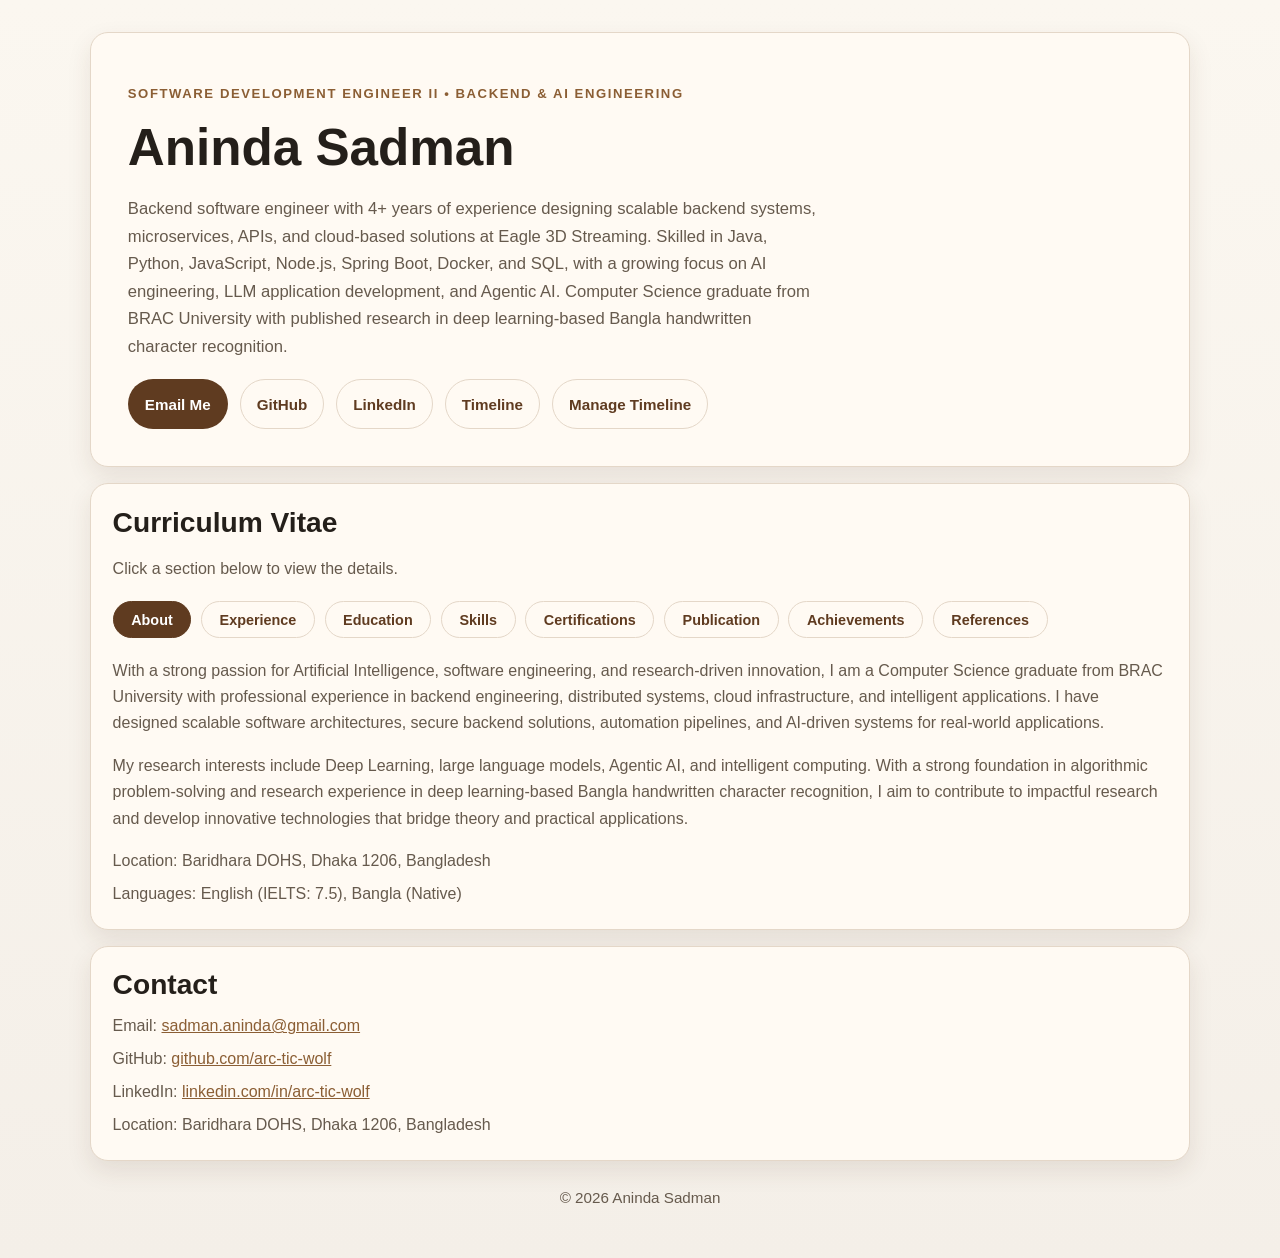
==== commit 22068d50: "Add JSON-backed timeline pages" ====
--- a/index.html
+++ b/index.html
@@ -187,6 +187,8 @@
         <a class="btn btn-primary" href="mailto:sadman.aninda@gmail.com">Email Me</a>
         <a class="btn btn-secondary" href="https://github.com/arc-tic-wolf" target="_blank" rel="noopener noreferrer">GitHub</a>
         <a class="btn btn-secondary" href="https://www.linkedin.com/in/arc-tic-wolf" target="_blank" rel="noopener noreferrer">LinkedIn</a>
+        <a class="btn btn-secondary" href="timeline.html">Timeline</a>
+        <a class="btn btn-secondary" href="manage-timeline.html">Manage Timeline</a>
       </div>
     </header>
 
